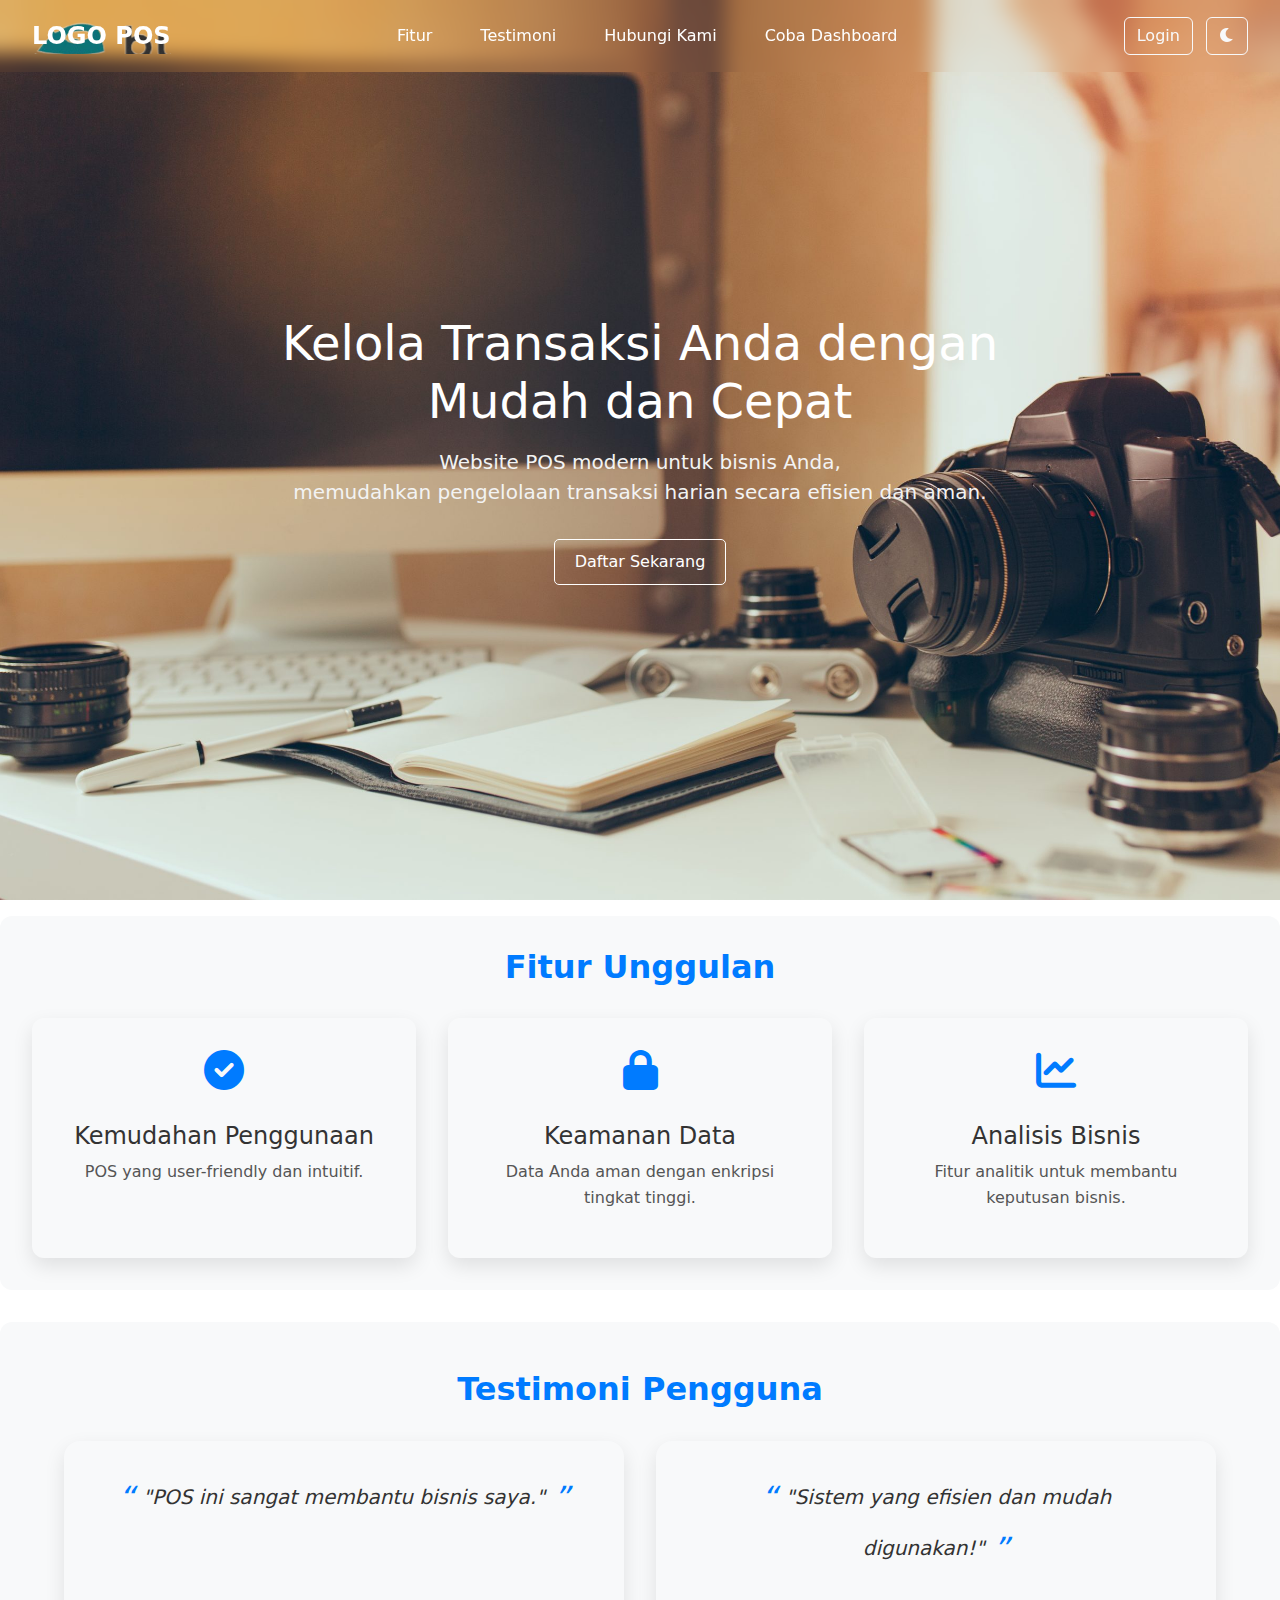
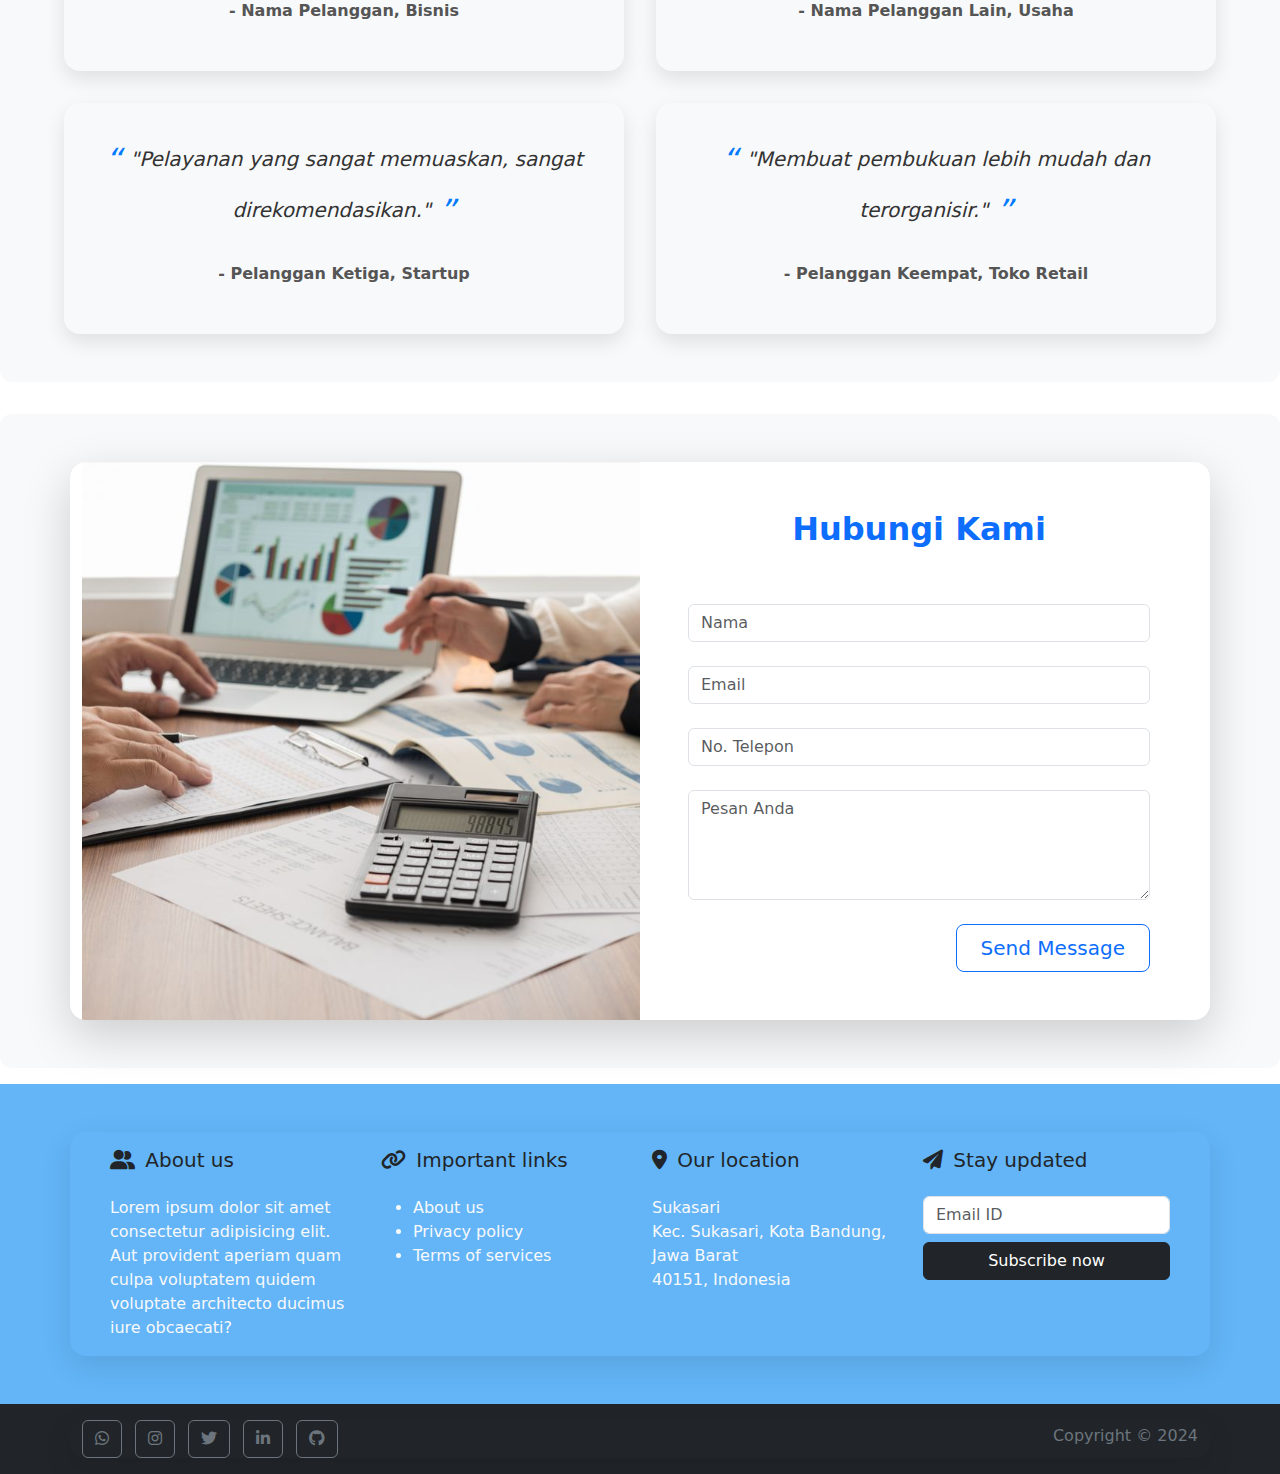
==== index.html @ f49f4d57 "commit" ====
<!DOCTYPE html>
<html lang="id">
<head>
  <meta charset="UTF-8">
  <meta name="viewport" content="width=device-width, initial-scale=1.0">
  <title>Landing Page POS</title>
  <link rel="stylesheet" href="/static/css/style.css">
  <link rel="stylesheet" href="https://cdnjs.cloudflare.com/ajax/libs/font-awesome/6.0.0-beta3/css/all.min.css">
  <link rel="stylesheet" href="https://cdnjs.cloudflare.com/ajax/libs/twitter-bootstrap/5.0.1/css/bootstrap.min.css">
  <link rel="stylesheet" href="https://cdn.datatables.net/1.11.3/css/dataTables.bootstrap5.min.css">
  <link rel="stylesheet" href="https://cdn.jsdelivr.net/npm/bootstrap-icons@1.6.0/font/bootstrap-icons.css">
</head>

<body>
  <!-- Header -->
<header id="main-header">
  <div class="logo">LOGO POS</div>
  <nav>
    <a href="#fitur">Fitur</a>
    <a href="#testimoni">Testimoni</a>
    <a href="#hubungi">Hubungi Kami</a>
    <a href="Dashboard_blank.html">Coba Dashboard</a>
  </nav>  
  <div>
    <a href="login.html" class="btn btn-outline-light">Login</a>
    <button id="darkModeToggle" class="btn btn-outline-light ms-2">
      <i id="darkModeIcon" class="fas fa-moon"></i>
    </button>
    <span class="menu-btn" onclick="toggleSidebar()"><i class="fas fa-bars"></i></span>
  </div>
  
</header>

<!-- Sidebar for Mobile -->
<div class="sidebar" id="sidebar">
  <span class="close-btn" onclick="toggleSidebar()">&times;</span>
  <a href="#fitur" onclick="toggleSidebar()">Fitur</a>
  <a href="#testimoni" onclick="toggleSidebar()">Testimoni</a>
  <a href="#hubungi" onclick="toggleSidebar()">Hubungi Kami</a>
  <a href="Dashboard_blank.html" onclick="toggleSidebar()">Coba Dashboard</a>
</div>

<!-- Hero Section -->
<section class="hero">
  <h1>Kelola Transaksi Anda dengan<br> Mudah dan Cepat</h1>
  <p>Website POS modern untuk bisnis Anda,<br> memudahkan pengelolaan transaksi harian secara efisien dan aman.</p>
  <a href="Register.html" class="btn btn-outline-light">Daftar Sekarang</a>
</section>


  <!-- Fitur Unggulan -->
  <section id="fitur">
    <h2>Fitur Unggulan</h2>
    <div class="fitur-container">
      <div class="fitur-item">
        <i class="fas fa-check-circle"></i>
        <h3>Kemudahan Penggunaan</h3>
        <p>POS yang user-friendly dan intuitif.</p>
      </div>
      <div class="fitur-item">
        <i class="fas fa-lock"></i>
        <h3>Keamanan Data</h3>
        <p>Data Anda aman dengan enkripsi tingkat tinggi.</p>
      </div>
      <div class="fitur-item">
        <i class="fas fa-chart-line"></i>
        <h3>Analisis Bisnis</h3>
        <p>Fitur analitik untuk membantu keputusan bisnis.</p>
      </div>
    </div>
  </section>
  

<!-- Testimoni -->
<section id="testimoni">
  <h2>Testimoni Pengguna</h2>
  <div class="testimonial-container">
    <div class="testimonial-card">
      <blockquote>"POS ini sangat membantu bisnis saya."</blockquote>
      <p>- Nama Pelanggan, Bisnis</p>
    </div>
    <div class="testimonial-card">
      <blockquote>"Sistem yang efisien dan mudah digunakan!"</blockquote>
      <p>- Nama Pelanggan Lain, Usaha</p>
    </div>
    <div class="testimonial-card">
      <blockquote>"Pelayanan yang sangat memuaskan, sangat direkomendasikan."</blockquote>
      <p>- Pelanggan Ketiga, Startup</p>
    </div>
    <div class="testimonial-card">
      <blockquote>"Membuat pembukuan lebih mudah dan terorganisir."</blockquote>
      <p>- Pelanggan Keempat, Toko Retail</p>
    </div>
  </div>
</section>



 <!-- Hubungi Kami -->
<section id="hubungi" class="d-flex justify-content-center align-items-center py-5 bg-light">
  <div class="container shadow-lg rounded-4 bg-white overflow-hidden">
    <div class="row g-0">
      
      <!-- Kolom Kiri: Gambar -->
      <div class="col-lg-6 d-none d-lg-block">
        <div class="h-100 w-100" style="background-image: url('static/img/LPContact.jpg'); background-size: cover; background-position: center;"></div>
      </div>

      <!-- Kolom Kanan: Formulir Kontak -->
      <div class="col-lg-6 p-5 d-flex align-items-center">
        <div class="w-100">
          <h2 class="pb-4 text-center fw-bold text-primary">Hubungi Kami</h2>
          
          <!-- Form Input -->
          <form id="contactForm">
            <div class="mb-4">
              <input type="text" class="form-control" id="name" placeholder="Nama" required pattern="[A-Za-z\s]{3,}">
              </div>
            
            <div class="mb-4">
              <input type="email" class="form-control" id="email" placeholder="Email" required>
            </div>
            
            <div class="mb-4">
              <input type="tel" class="form-control" id="phone" placeholder="No. Telepon" required pattern="\d{10,}">
            </div>
            
            <div class="mb-4">
              <textarea class="form-control" id="message" rows="4" placeholder="Pesan Anda" required minlength="10"></textarea>
            </div>
            
            <!-- Button Send di pojok kanan -->
            <div class="text-end">
              <button type="submit" class="btn btn-outline-primary btn-lg px-4">Send Message</button>
            </div>
          </form>
        </div>
      </div>
      
    </div>
  </div>
</section>

  
  

  <!-- Footer -->
  <footer id="site-footer">
    <div style="background-color: rgba(33, 150, 243, 0.7);" class="py-5">
      <div class="container">
        <div style="margin: 1rem;" class="row">
          <div class="col-md-6 col-xl-3 col-sm-12">
            <h5 class="pb-3"><i class="fa-solid fa-user-group pe-1"></i> About us</h5>
            <span >Lorem ipsum dolor sit amet consectetur adipisicing elit. Aut provident aperiam quam culpa voluptatem quidem voluptate architecto ducimus iure obcaecati?</span>
          </div>
          <div class="col-md-6 col-xl-3 col-sm-12">
            <h5 class="pb-3"><i class="fa-solid fa-link pe-1"></i> Important links</h5>
            <ul>
              <li><a href="#" class="text-decoration-none">About us</a></li>
              <li><a href="#" class="text-decoration-none">Privacy policy</a></li>
              <li><a href="#" class="text-decoration-none">Terms of services</a></li>
            </ul>
          </div>
          <div class="col-md-6 col-xl-3 col-sm-12">
            <h5 class="pb-3"><i class="fa-solid fa-location-dot pe-1"></i> Our location</h5>
            <span>
              Sukasari<br>
              Kec. Sukasari, Kota Bandung, Jawa Barat<br>
              40151, Indonesia<br>
            </span>
          </div>
          <div class="col-md-6 col-xl-3 col-sm-12">
            <h5 class="pb-3"><i class="fa-solid fa-paper-plane pe-1"></i> Stay updated</h5>
            <form>
              <input type="text" class="w-100 mb-2 form-control" name="" placeholder="Email ID">
              <button class="w-100 btn btn-dark">Subscribe now</button>
            </form>
          </div>
        </div>
      </div>
    </div>
    <div class="bg-dark py-3">
      <div class="container">
        <div class="row">
          <div class="col-md-6 col-sm-12">
            <ul class="list-inline mb-0">
              <li class="list-inline-item"><a class="btn btn-outline-secondary" href="https://wa.me/6285922024007?text=Halo%20saya%20ingin%20bertanya"><i class="fa-brands fa-whatsapp"></i></a></li>
              <li class="list-inline-item"><a class="btn btn-outline-secondary" href="https://www.instagram.com/gaizkawisnu/"><i class="fa-brands fa-instagram "></i></a></li>
              <li class="list-inline-item"><a class="btn btn-outline-secondary" href="#"><i class="fa-brands fa-twitter"></i></a></li>
              <li class="list-inline-item"><a class="btn btn-outline-secondary" href="https://www.linkedin.com/in/waskitho-adiwiguno-736a05271/"><i class="fa-brands fa-linkedin-in"></i></a></li>
              <li class="list-inline-item"><a class="btn btn-outline-secondary" href="https://github.com/itungin"><i class="fa-brands fa-github"></i></a></li>
            </ul>
          </div>
          <div class="col-md-6 col-sm-12"><span class="text-secondary pt-1 float-md-end float-sm-start">Copyright &copy; 2024</span></div>
        </div>
      </div>
    </div>
  </footer>

  <div id="loading" class="loading-screen">
    <div class="spinner-border text-primary" role="status">
      <span class="visually-hidden">Loading...</span>
    </div>
  </div>

  <!-- Script untuk Toggle Sidebar dan Scroll Effect -->
  <script>
    function toggleSidebar() {
      const sidebar = document.getElementById("sidebar");
      sidebar.style.display = sidebar.style.display === "flex" ? "none" : "flex";
    }
    
    window.onscroll = function() {
      const header = document.getElementById("main-header");
      if (window.scrollY > 50) {
        header.classList.add("scrolled");
      } else {
        header.classList.remove("scrolled");
      }
    };
    // Loading screen
    window.addEventListener('load', () => {
      document.getElementById('loading').style.display = 'none';
    });

    // dark mode
    const toggle = document.getElementById('darkModeToggle');
    const icon = document.getElementById('darkModeIcon');
    const body = document.body;

    // Cek jika pengguna pernah menyimpan preferensi dark mode
    if (localStorage.getItem('dark-mode') === 'enabled') {
      body.classList.add('dark-mode');
      icon.classList.remove('fa-moon');
      icon.classList.add('fa-sun');
    }

    toggle.addEventListener('click', () => {
      if (body.classList.contains('dark-mode')) {
        body.classList.remove('dark-mode');
        icon.classList.remove('fa-sun');
        icon.classList.add('fa-moon');
        localStorage.setItem('dark-mode', 'disabled');
      } else {
        body.classList.add('dark-mode');
        icon.classList.remove('fa-moon');
        icon.classList.add('fa-sun');
        localStorage.setItem('dark-mode', 'enabled');
      }
    });

  </script>
</body>
</html>
---- static/css/style.css ----
/* Reset */
html{ 
  scroll-behavior: smooth;
}
* {
  margin: 0;
  padding: 0;
  box-sizing: border-box;
}

body {
  font-family: Arial, sans-serif;
  color: #333;
  line-height: 1.6;
  background-color: #f4f8fd;

}

.logo {
  cursor: pointer;
  background-image: url('/static/img/logo.png');
}

a {
  text-decoration: none;
  color: inherit;
}

h5 {
color: #F8F9FA;
}

li {
  color: #F8F9FA;
}
li a{
  color: #F8F9FA;
}
span {
  color: #F8F9FA;
}

/* Header */
header {
  display: flex;
  justify-content: space-between;
  align-items: center;
  padding: 1rem 2rem;
  position: fixed;
  width: 100%;
  top: 0;
  z-index: 1000;
  background: rgba(33, 149, 243, 0); /* Navbar Transparan */
  backdrop-filter: blur(10px); /* Efek blur di belakang navbar */
  color: white;
  transition: background 0.3s ease;
}
header.scrolled {
  background: rgba(33, 149, 243, 0.64); /* Lebih solid saat di-scroll */
}

header .logo {
  font-size: 1.5rem;
  font-weight: bold;
}

nav {
  display: flex;
  gap: 1rem;
  align-items: center;
}

nav a {
  color: white;
  padding: 0.5rem 1rem;
  border-radius: 5px;
  transition: all 0.3s;
  text-decoration: none;
}
nav a:hover {
  background: rgba(255, 255, 255, 0.2);
  color: #F8F9FA;
}

/* Tombol Login */
.btn {
  padding: 8px 16px;
  background: rgba(255, 255, 255, 0.2);
  border: 1px solid white;
  border-radius: 5px;
  color: white;
  cursor: pointer;
  transition: all 0.3s;
}
.btn:hover {
  background: rgba(255, 255, 255, 0.4);
}

/* Sidebar */
.sidebar {
  display: none; /* Sidebar tersembunyi secara default */
  position: fixed;
  top: 0;
  right: 0;
  height: 100%;
  width: 250px;
  background: rgba(51, 51, 51, 0.9);
  padding: 20px;
  z-index: 10;
  transition: all 0.3s ease;
  flex-direction: column;
}

.sidebar a {
  color: white;
  text-decoration: none;
  margin: 15px 0;
  font-size: 1.2em;
}
.sidebar a:hover {
  color: #3a9bfb;
}

/* Tombol tutup sidebar */
.sidebar .close-btn {
  font-size: 1.5em;
  color: white;
  cursor: pointer;
  margin-bottom: 20px;
}

/* Tampilan sidebar hanya di perangkat mobile */
@media (max-width: 768px) {
  .sidebar {
    display: flex; /* Sidebar ditampilkan di perangkat dengan lebar layar 768px atau lebih kecil */
  }

  /* Navbar menu toggle button hanya terlihat di mobile */
  .menu-btn {
    display: block;
    font-size: 1.5em;
    cursor: pointer;
  }

  nav {
    display: none; /* Menyembunyikan menu navbar pada perangkat mobile */
  }
}

/* Sidebar untuk perangkat desktop */
@media (min-width: 769px) {
  .sidebar {
    display: none; /* Menyembunyikan sidebar pada perangkat desktop */
  }

  nav {
    display: flex; /* Menampilkan menu navbar pada perangkat desktop */
  }

  .menu-btn {
    display: none; /* Menyembunyikan tombol menu pada perangkat desktop */
  }
}


/* Hero Section */
.hero {
  background-image: url('/static/img/image.png');
  height: 100vh;
  display: flex;
  flex-direction: column;
  justify-content: center;
  align-items: center;
  color: white;
  text-align: center;
  background-attachment: fixed;
  background-size: cover;
  background-position: center;
  position: relative;
}

.hero h1 {
  font-size: 3rem;
  animation: fadeInDown 2s;
  margin-bottom: 1rem;
}

.hero p {
  font-size: 1.25rem;
  animation: fadeInUp 2s;
  margin-bottom: 2rem;
  color: #f3f3f3;
}

.hero a {
  padding: 10px 20px;
  border: 1px solid white;
  border-radius: 5px;
  color: white;
  text-decoration: none;
  transition: background 0.3s ease;
}
.hero a:hover {
  background: rgba(255, 255, 255, 0.3);
}

/* Efek Scroll */
/* JavaScript code moved to a separate file */


/* .hero .cta {
  background-color: #F8F9FA;
  color: #fff;
  padding: 0.75rem 2rem;
  border-radius: 5px;
  border: none;
  cursor: pointer;
  font-size: 1rem;
  transition: transform 0.2s ease;
}

.hero .cta:hover {
  background-color: #3a9bfb;
  transform: scale(1.05);
} */

@keyframes fadeInDown {
  from { opacity: 0; transform: translateY(-50px); }
  to { opacity: 1; transform: translateY(0); }
}

@keyframes fadeInUp {
  from { opacity: 0; transform: translateY(50px); }
  to { opacity: 1; transform: translateY(0); }
}

/* Sections */
section {
  padding: 2rem;
  text-align: center;
}

/* Umum untuk semua bagian */
#fitur, #cara-kerja, #testimoni, #harga, #hubungi {
  background-color: #f8f9fa;
  margin: 1rem 0;
  border-radius: 12px;
  padding: 2rem 0;
  text-align: center;
}

/* Judul Section */
section h2 {
  font-size: 2rem;
  color: #007bff;
  margin-bottom: 2rem;
  font-weight: bold;
}

/* Container Fitur */
.fitur-container {
  display: flex;
  justify-content: center;
  align-items: stretch;
  gap: 2rem;
  flex-wrap: wrap;
  padding: 0 2rem;
}

/* Kartu Fitur */
.fitur-item {
  flex: 1 1 300px;
  background-color: #F8F9FA;
  text-align: center;
  padding: 2rem;
  border-radius: 12px;
  box-shadow: 0 8px 20px rgba(0, 0, 0, 0.1);
  transition: transform 0.3s ease, box-shadow 0.3s ease;
  cursor: pointer;
}

.fitur-item:hover {
  transform: translateY(-10px);
  box-shadow: 0 12px 24px rgba(0, 0, 0, 0.15);
}

/* Icon Fitur */
.fitur-item i {
  font-size: 2.5rem;
  color: #007bff;
  margin-bottom: 1rem;
}

/* Judul Kartu Fitur */
.fitur-item h3 {
  font-size: 1.5rem;
  margin-top: 1rem;
  margin-bottom: 0.5rem;
  color: #333;
}

/* Deskripsi Fitur */
.fitur-item p {
  color: #555;
  font-size: 1rem;
  line-height: 1.6;
}



/* Testimoni */
#testimoni {
  background-color: #f8f9fa;
  padding: 3rem 2rem;
  text-align: center;
  border-radius: 12px;
  margin: 2rem 0;
}

#testimoni h2 {
  font-size: 2rem;
  color: #007bff;
  margin-bottom: 2rem;
  font-weight: bold;
}

/* Container menggunakan CSS Grid */
.testimonial-container {
  display: grid;
  grid-template-columns: repeat(auto-fit, minmax(250px, 1fr));
  gap: 2rem;
  padding: 0 2rem;
}

/* Tampilkan 2 kolom di layar besar */
@media (min-width: 768px) {
  .testimonial-container {
    grid-template-columns: repeat(2, 1fr);
  }
}

/* Kartu Testimoni */
.testimonial-card {
  background-color: #F8F9FA;
  padding: 2rem;
  border-radius: 16px;
  box-shadow: 0 8px 20px rgba(0, 0, 0, 0.1);
  transition: transform 0.3s ease, box-shadow 0.3s ease;
  display: flex;
  flex-direction: column;
  justify-content: space-between;
}

.testimonial-card:hover {
  transform: translateY(-10px);
  box-shadow: 0 12px 30px rgba(0, 0, 0, 0.15);
}

/* Kutipan Testimoni */
.testimonial-card blockquote {
  font-size: 1.25rem;
  font-style: italic;
  color: #333;
  margin-bottom: 1.5rem;
  position: relative;
  line-height: 1.6;
}

.testimonial-card blockquote::before,
.testimonial-card blockquote::after {
  font-size: 2rem;
  color: #007bff;
  vertical-align: middle;
}

.testimonial-card blockquote::before {
  content: "“";
  margin-right: 0.5rem;
}

.testimonial-card blockquote::after {
  content: "”";
  margin-left: 0.5rem;
}

/* Nama Pengguna */
.testimonial-card p {
  font-size: 1rem;
  color: #555;
  font-weight: bold;
  margin-top: auto;
}





/* Section Kontak */
#hubungi {
  background-color: #f8f9fa;
}

.container {
  border-radius: 16px;
  overflow: hidden;
  box-shadow: 0 10px 30px rgba(0, 0, 0, 0.1);
}

/* Styling Formulir */
form input,
form textarea {
  border: 1px solid #ced4da;
  border-radius: 10px;
  padding: 1rem;
  transition: all 0.3s ease-in-out;
  font-size: 1rem;
}

form input:focus,
form textarea:focus {
  border-color: #007bff;
  box-shadow: 0 0 8px rgba(0, 123, 255, 0.2);
  outline: none;
}

/* Tombol Kirim */
form button {
  border-radius: 8px;
  background-color: #007bff;
  color: #fff;
  border: none;
  padding: 0.75rem 2rem;
  transition: all 0.3s ease;
}

form button:hover {
  background-color: #0056b3;
  transform: scale(1.03)
}

/* Responsive Image */
.h-100 {
  height: 100%;
  border-radius: 0;
}

/* Mobile Responsive */
@media (max-width: 991.98px) {
  .col-lg-6 {
    display: flex;
    justify-content: center;
    align-items: center;
  }

  .d-none.d-lg-block {
    display: none !important;
  }
}



/* Footer */
/* footer {
  padding: 1rem;
  text-align: center;
  background-color: #333;
  color: #fff;
  font-size: 0.9rem;
}

footer p {
  margin: 0;
} */
/* scroll bar */
/* Custom Scrollbar Styles */
::-webkit-scrollbar {
  width: 8px; /* Width of the scrollbar */
}

::-webkit-scrollbar-track {
  background: #f4f8fd; /* Color of the scrollbar track */
  border-radius: 10px;
}

::-webkit-scrollbar-thumb {
  background-color: #2196f3b3; /* Color of the scrollbar thumb */
  border-radius: 10px;
  border: 2px solid #f4f8fd; /* Padding around the scrollbar thumb */
}

::-webkit-scrollbar-thumb:hover {
  background-color: #2196f3b3; /* Color of the scrollbar thumb on hover */
}

/* Responsif */
@media (max-width: 768px) {
  html{
    scroll-behavior: smooth;
  }
  nav {
    display: none;
  }

  .menu-btn {
    display: inline-block;
    font-size: 1.5em;
    cursor: pointer;
  }
  .menu-btn, .cta-login {
    display: inline-block;
  }

  .fitur-container, .testimonial-container {
    flex-direction: column;
    align-items: center;
    padding: none;
    
  }

  .fitur-item{
    width: 80%;
  }

  .fitur-item, .testimonial-card {
    flex: 1 1 100%;
    max-width: 90%;
    padding: none;
  }
  .cta-login {
    margin-right: 10px;
  }
}

/* Loading Screen */
.loading-screen {
  position: fixed;
  top: 0;
  left: 0;
  width: 100%;
  height: 100%;
  background: #ffffff;
  display: flex;
  align-items: center;
  justify-content: center;
  z-index: 9999;
}

/* Dark Mode Styles */
.dark-mode {
  background-color: #121212 !important;
  color: #ffffff !important;
}

.dark-mode .hero {
  background-color: #1c1c1c !important;
}

.dark-mode a {
  color: #90caf9 !important;
}

.dark-mode .btn-outline-light {
  color: #ffffff !important;
  border-color: #90caf9 !important;
}

.dark-mode .btn-outline-light:hover {
  background-color: #90caf9 !important;
  color: #121212 !important;
}

.dark-mode #main-header {
  background-color: rgba(33, 33, 33, 0.5) !important;
}

.dark-mode #fitur{
  background-color: #1c1c1c !important;
}

.dark-mode .fitur-container .fitur-item {
  background-color: #626262 !important;
  border-color: #444;
}

.dark-mode #testimoni{
  background-color: #1c1c1c !important;
}

.dark-mode .testimonial-card {
  background-color: #626262 !important;
  border-color: #444;
}

.dark-mode footer {
  background-color: #1c1c1c !important;
}

.dark-mode .accordion-button {
  background-color: #1c1c1c !important;
  color: #ffffff !important;
}

/* Dark Mode - Fitur Unggulan */
.dark-mode .fitur-container .fitur-item h3,
.dark-mode .fitur-container .fitur-item p {
  color: #ffffff !important;
}

/* Dark Mode - Testimoni */
.dark-mode .testimonial-card blockquote,
.dark-mode .testimonial-card p {
  color: #ffffff !important;
}

/* Dark Mode - Form Hubungi Kami */
.dark-mode #hubungi {
  background-color: #1c1c1c !important;
}

.dark-mode #hubungi .container {
  background-color: #3a3a3a !important; /* Background container lebih gelap */
  color: #ffffff !important; /* Warna teks menjadi putih */
  border-color: #444 !important;
}

.dark-mode #hubungi input,
.dark-mode #hubungi textarea {
  background-color: #2c2c2c !important;
  color: #ffffff !important;
  border-color: #555 !important;
}

.dark-mode #hubungi input::placeholder,
.dark-mode #hubungi textarea::placeholder {
  color: #bbbbbb !important;
}

.dark-mode #hubungi .btn-outline-primary {
  color: #ffffff !important;
  border-color: #007bff !important;
}

.dark-mode #hubungi .btn-outline-primary:hover {
  background-color: #007bff !important;
  color: #ffffff !important;
}

/* Dark Mode - Footer */
/* .dark-mode footer,
.dark-mode footer h5,
.dark-mode footer span,
.dark-mode footer ul li a {
  color: #ffffff !important;
} */
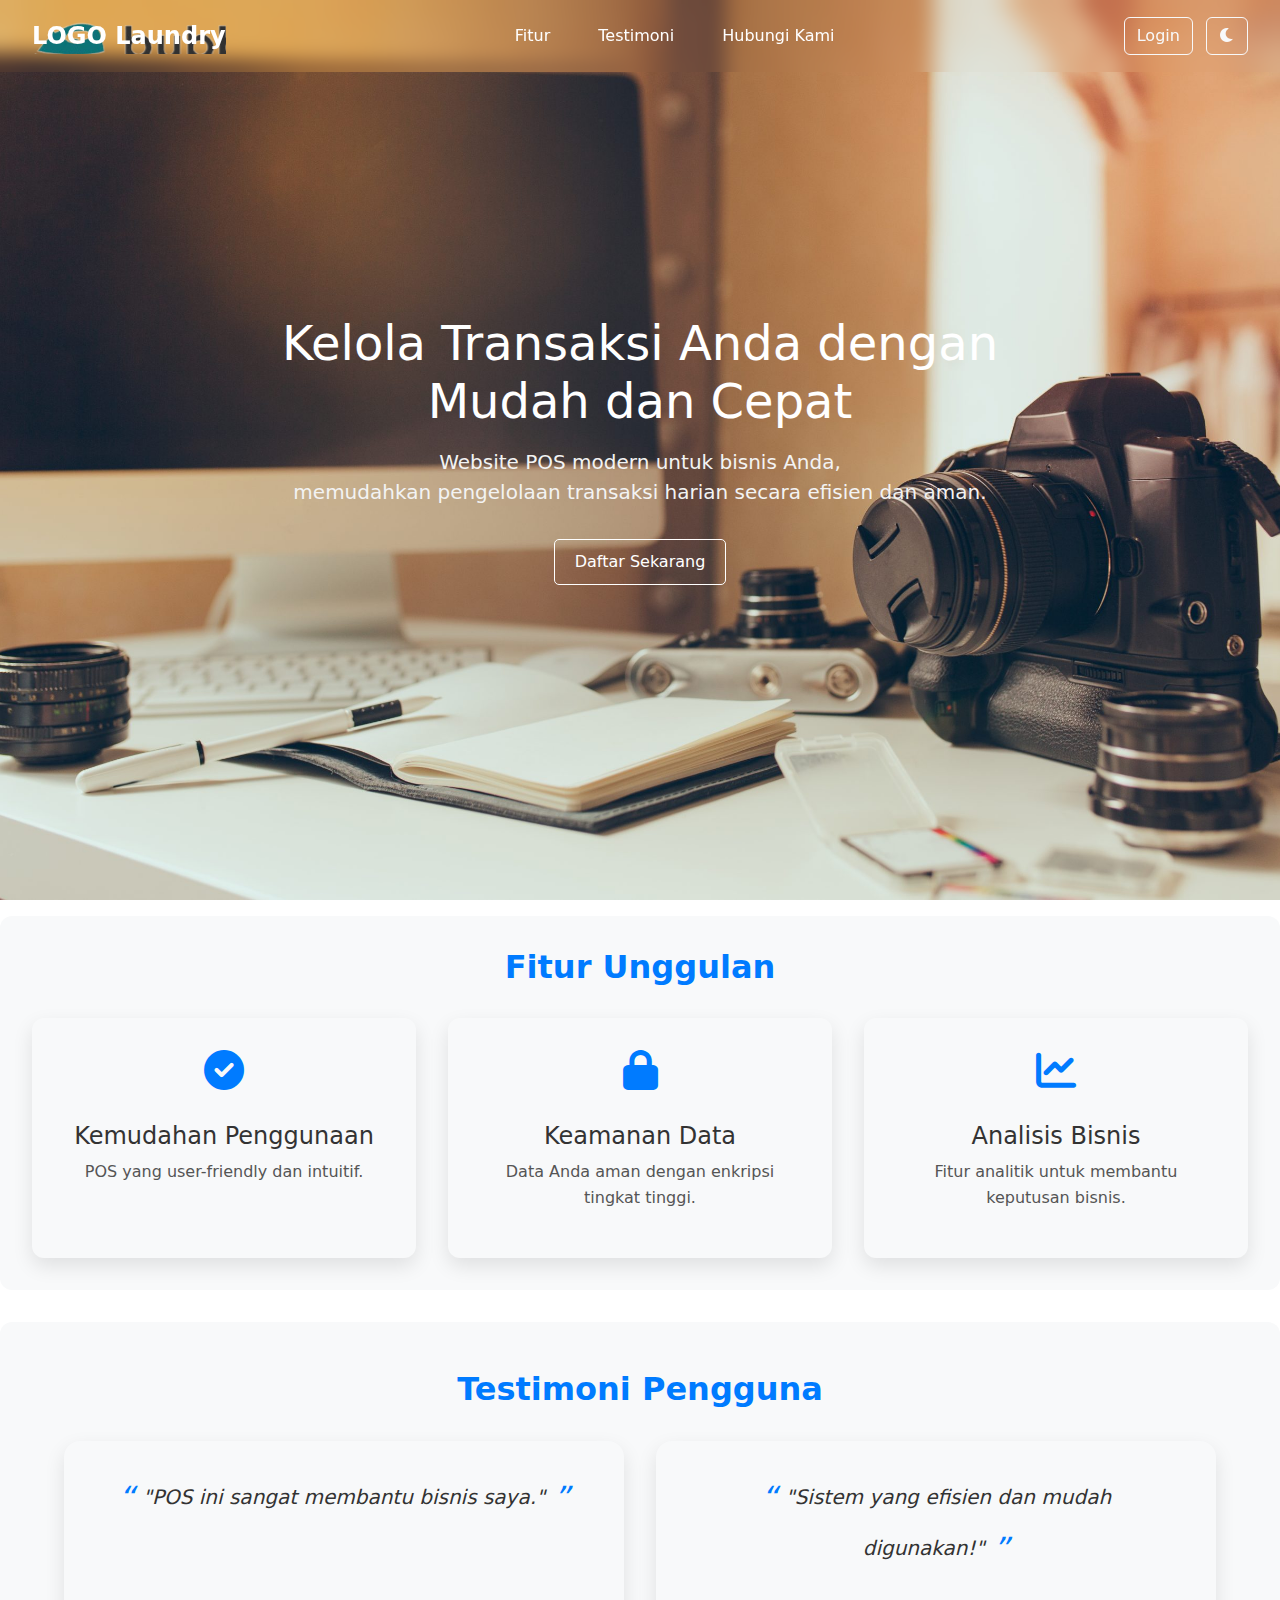
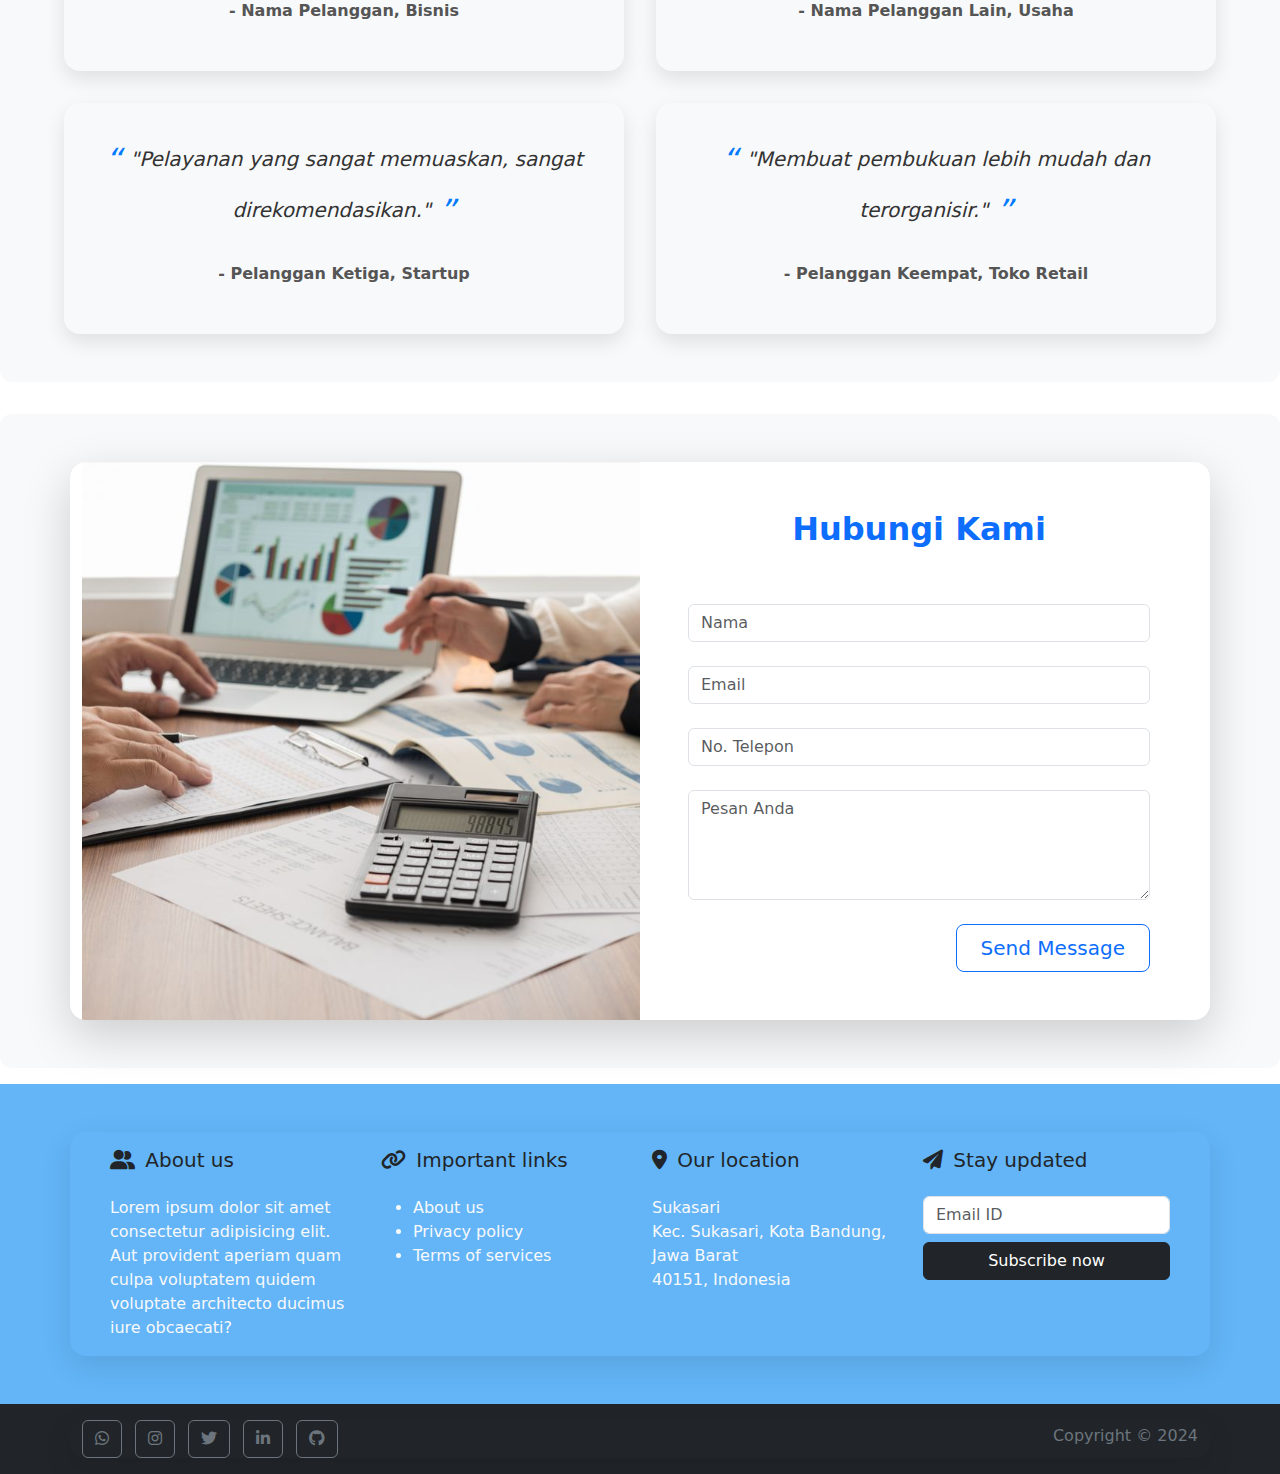
==== commit 7de7d50f: "1" ====
--- a/index.html
+++ b/index.html
@@ -14,12 +14,11 @@
 <body>
   <!-- Header -->
 <header id="main-header">
-  <div class="logo">LOGO POS</div>
+  <div class="logo">LOGO Laundry</div>
   <nav>
     <a href="#fitur">Fitur</a>
     <a href="#testimoni">Testimoni</a>
     <a href="#hubungi">Hubungi Kami</a>
-    <a href="Dashboard_blank.html">Coba Dashboard</a>
   </nav>  
   <div>
     <a href="login.html" class="btn btn-outline-light">Login</a>
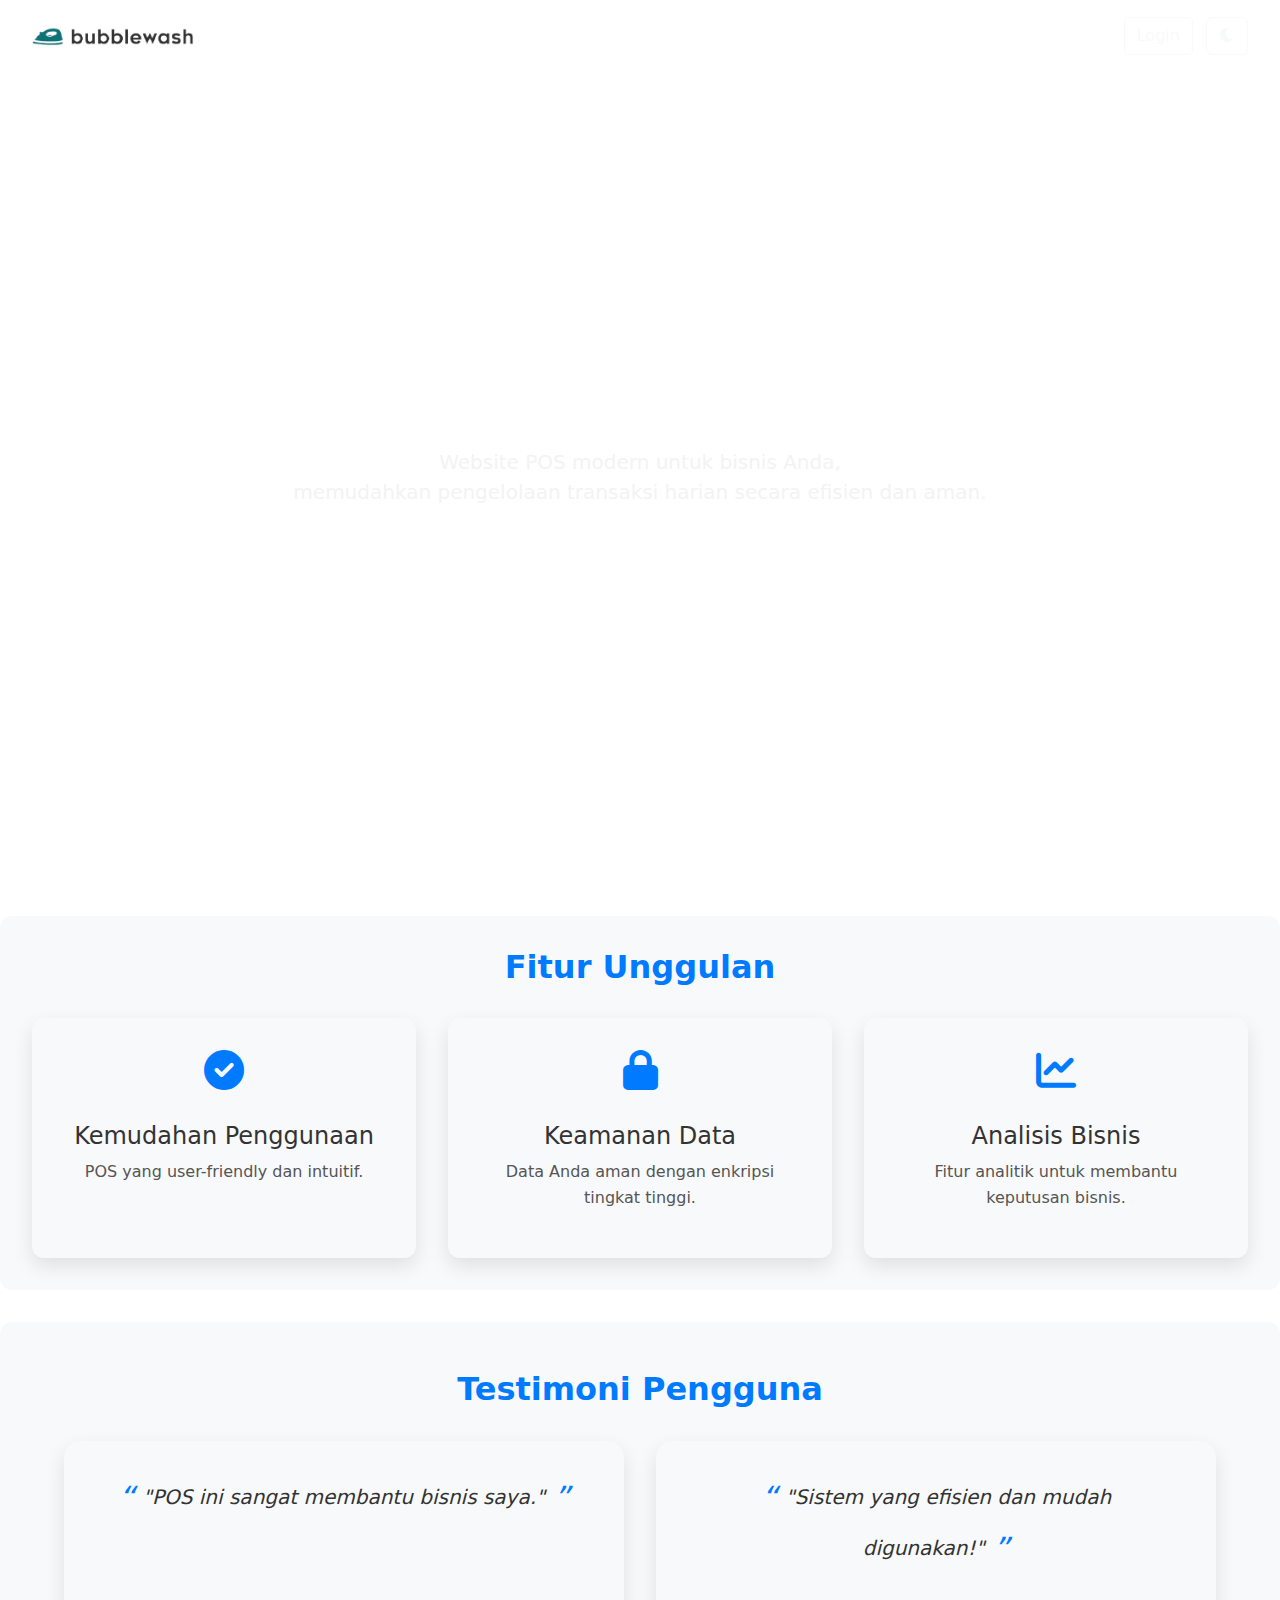
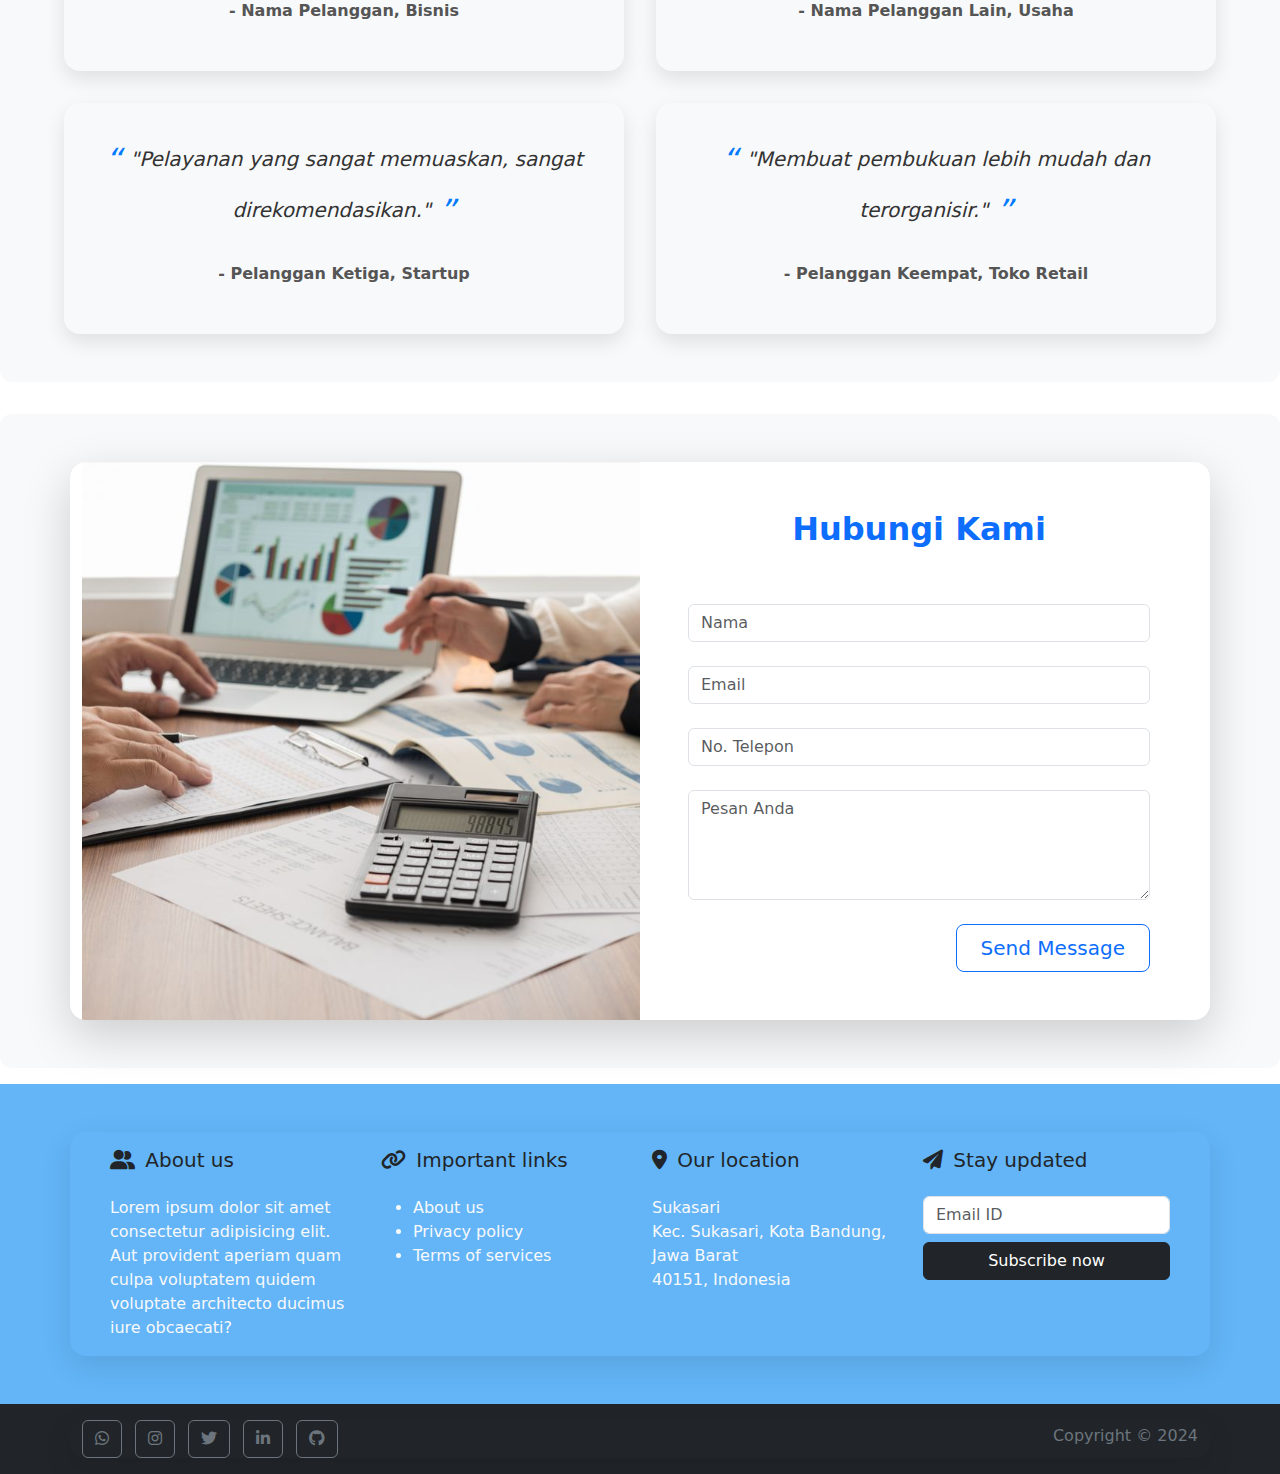
==== commit 806e5caa: "fix" ====
--- a/index.html
+++ b/index.html
@@ -4,7 +4,7 @@
   <meta charset="UTF-8">
   <meta name="viewport" content="width=device-width, initial-scale=1.0">
   <title>Landing Page POS</title>
-  <link rel="stylesheet" href="/static/css/style.css">
+  <link rel="stylesheet" href="static/css/style.css">
   <link rel="stylesheet" href="https://cdnjs.cloudflare.com/ajax/libs/font-awesome/6.0.0-beta3/css/all.min.css">
   <link rel="stylesheet" href="https://cdnjs.cloudflare.com/ajax/libs/twitter-bootstrap/5.0.1/css/bootstrap.min.css">
   <link rel="stylesheet" href="https://cdn.datatables.net/1.11.3/css/dataTables.bootstrap5.min.css">
@@ -14,7 +14,7 @@
 <body>
   <!-- Header -->
 <header id="main-header">
-  <div class="logo">LOGO Laundry</div>
+  <img src="static/img/logo.png" alt="Logo" style="height: 20px;">
   <nav>
     <a href="#fitur">Fitur</a>
     <a href="#testimoni">Testimoni</a>
--- a/static/css/style.css
+++ b/static/css/style.css
@@ -18,7 +18,6 @@
 
 .logo {
   cursor: pointer;
-  background-image: url('/static/img/logo.png');
 }
 
 a {
@@ -165,7 +164,7 @@
 
 /* Hero Section */
 .hero {
-  background-image: url('/static/img/image.png');
+  background-image: url('./static/img/image.png'); /* Relatif terhadap lokasi CSS */
   height: 100vh;
   display: flex;
   flex-direction: column;
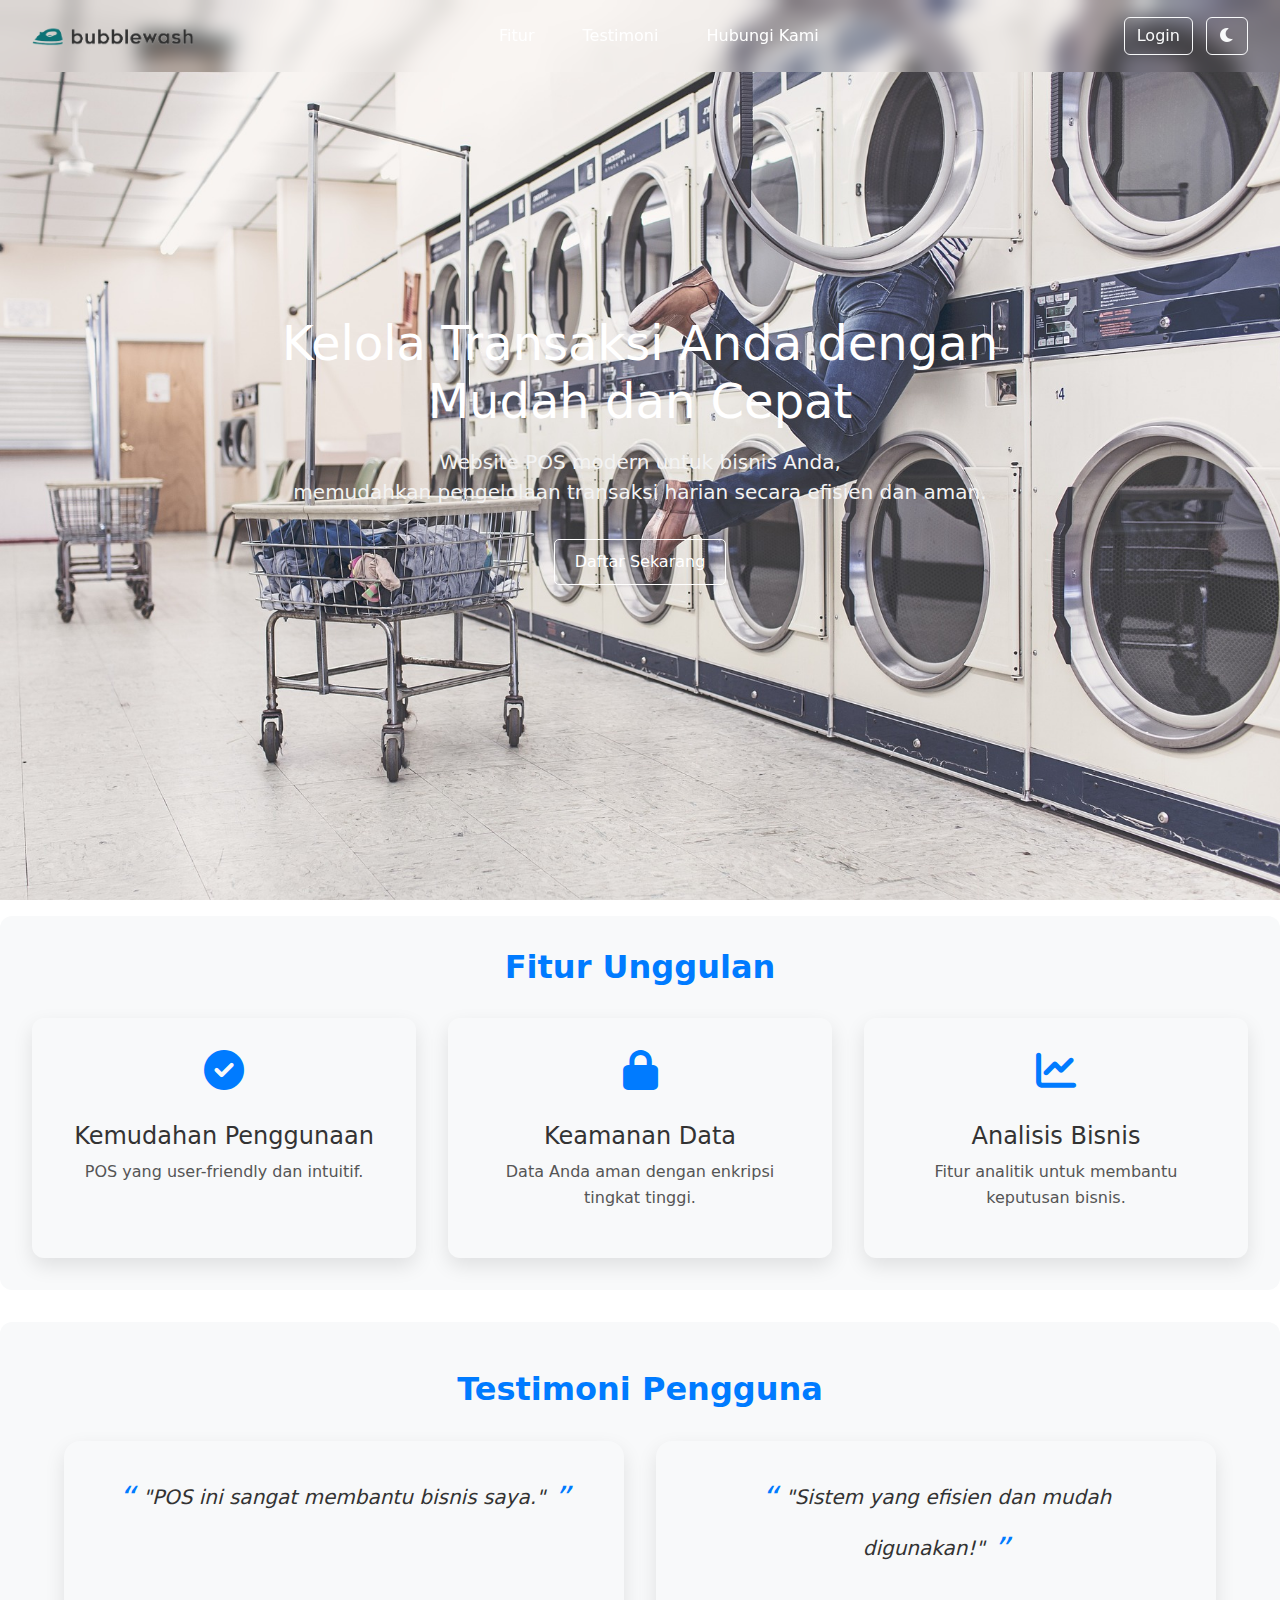
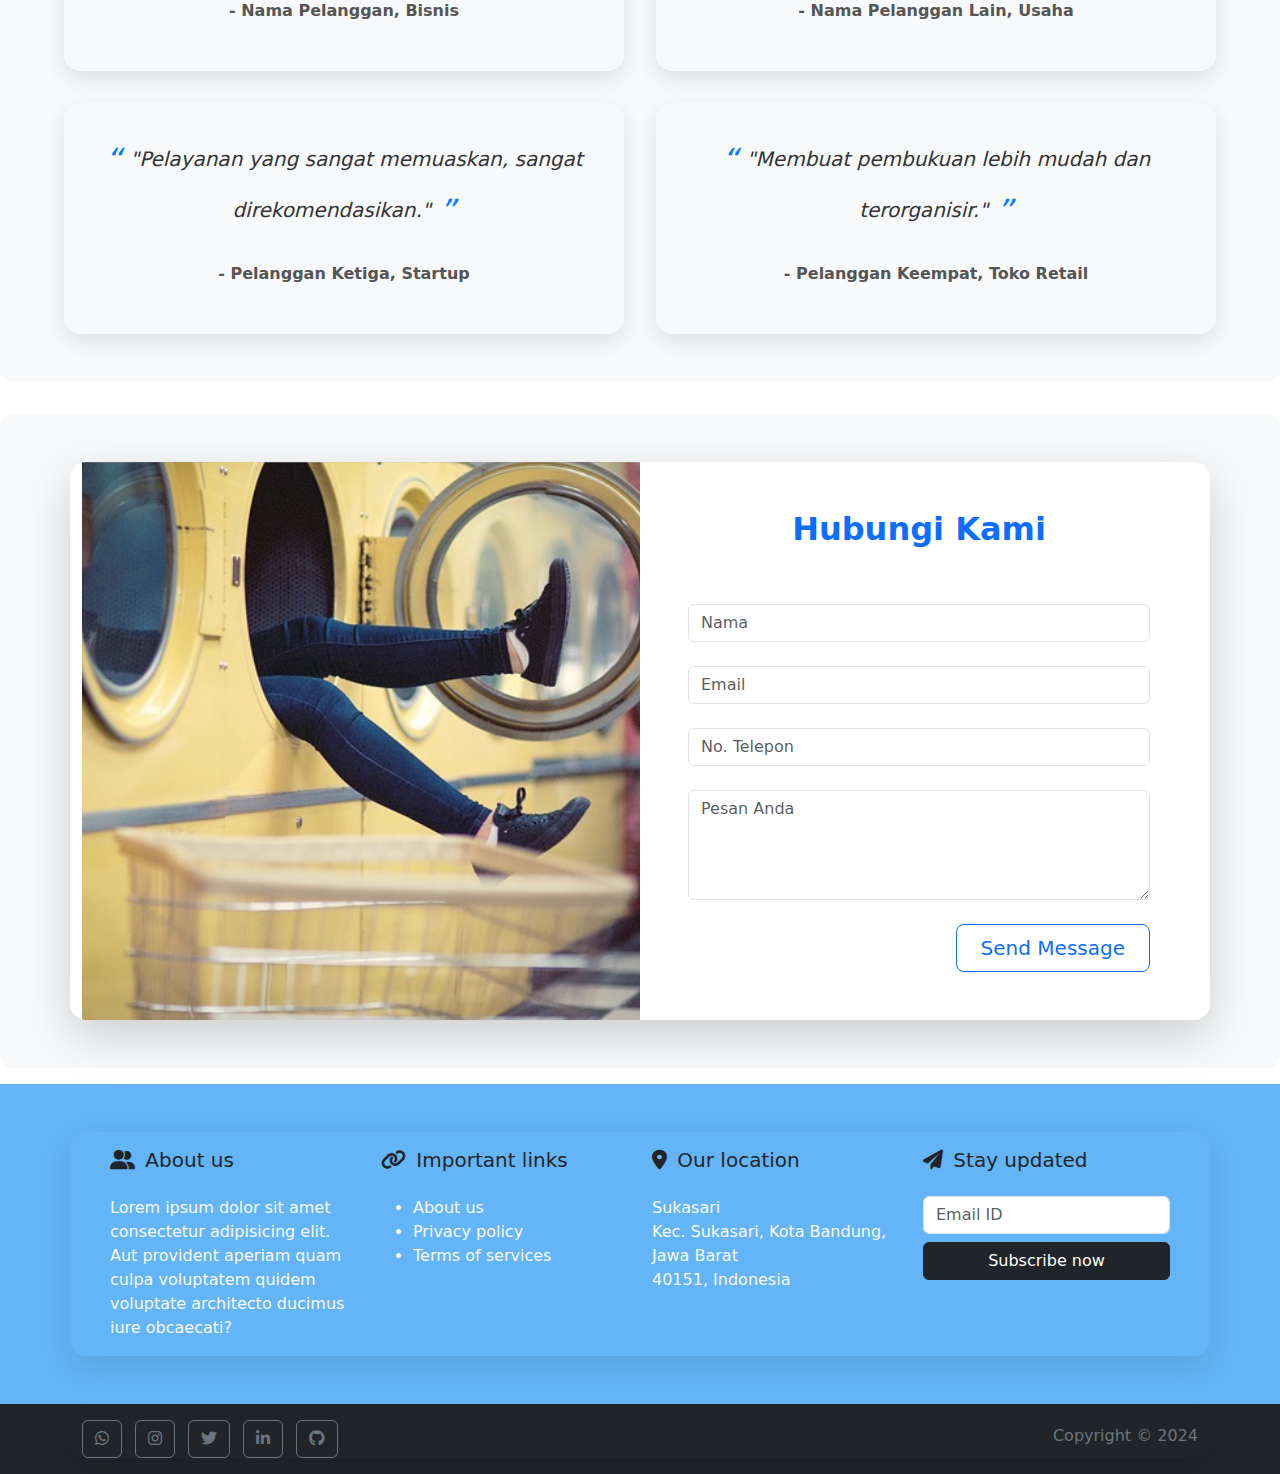
==== commit b6cd14e0: "2" ====
--- a/index.html
+++ b/index.html
@@ -3,7 +3,7 @@
 <head>
   <meta charset="UTF-8">
   <meta name="viewport" content="width=device-width, initial-scale=1.0">
-  <title>Landing Page POS</title>
+  <title>Point of Sale Laundry</title>
   <link rel="stylesheet" href="static/css/style.css">
   <link rel="stylesheet" href="https://cdnjs.cloudflare.com/ajax/libs/font-awesome/6.0.0-beta3/css/all.min.css">
   <link rel="stylesheet" href="https://cdnjs.cloudflare.com/ajax/libs/twitter-bootstrap/5.0.1/css/bootstrap.min.css">
@@ -43,7 +43,7 @@
 <section class="hero">
   <h1>Kelola Transaksi Anda dengan<br> Mudah dan Cepat</h1>
   <p>Website POS modern untuk bisnis Anda,<br> memudahkan pengelolaan transaksi harian secara efisien dan aman.</p>
-  <a href="Register.html" class="btn btn-outline-light">Daftar Sekarang</a>
+  <a href="register.html" class="btn btn-outline-light">Daftar Sekarang</a>
 </section>
 
 
@@ -184,10 +184,10 @@
           <div class="col-md-6 col-sm-12">
             <ul class="list-inline mb-0">
               <li class="list-inline-item"><a class="btn btn-outline-secondary" href="https://wa.me/6285922024007?text=Halo%20saya%20ingin%20bertanya"><i class="fa-brands fa-whatsapp"></i></a></li>
-              <li class="list-inline-item"><a class="btn btn-outline-secondary" href="https://www.instagram.com/gaizkawisnu/"><i class="fa-brands fa-instagram "></i></a></li>
+              <li class="list-inline-item"><a class="btn btn-outline-secondary" href="https://www.instagram.com/mrafli.al/"><i class="fa-brands fa-instagram "></i></a></li>
               <li class="list-inline-item"><a class="btn btn-outline-secondary" href="#"><i class="fa-brands fa-twitter"></i></a></li>
               <li class="list-inline-item"><a class="btn btn-outline-secondary" href="https://www.linkedin.com/in/waskitho-adiwiguno-736a05271/"><i class="fa-brands fa-linkedin-in"></i></a></li>
-              <li class="list-inline-item"><a class="btn btn-outline-secondary" href="https://github.com/itungin"><i class="fa-brands fa-github"></i></a></li>
+              <li class="list-inline-item"><a class="btn btn-outline-secondary" href="https://github.com/muhammadraflialfarisi"><i class="fa-brands fa-github"></i></a></li>
             </ul>
           </div>
           <div class="col-md-6 col-sm-12"><span class="text-secondary pt-1 float-md-end float-sm-start">Copyright &copy; 2024</span></div>
--- a/static/css/style.css
+++ b/static/css/style.css
@@ -164,7 +164,7 @@
 
 /* Hero Section */
 .hero {
-  background-image: url('./static/img/image.png'); /* Relatif terhadap lokasi CSS */
+  background-image: url('/static/img/image.jpg');
   height: 100vh;
   display: flex;
   flex-direction: column;
@@ -177,6 +177,7 @@
   background-position: center;
   position: relative;
 }
+
 
 .hero h1 {
   font-size: 3rem;
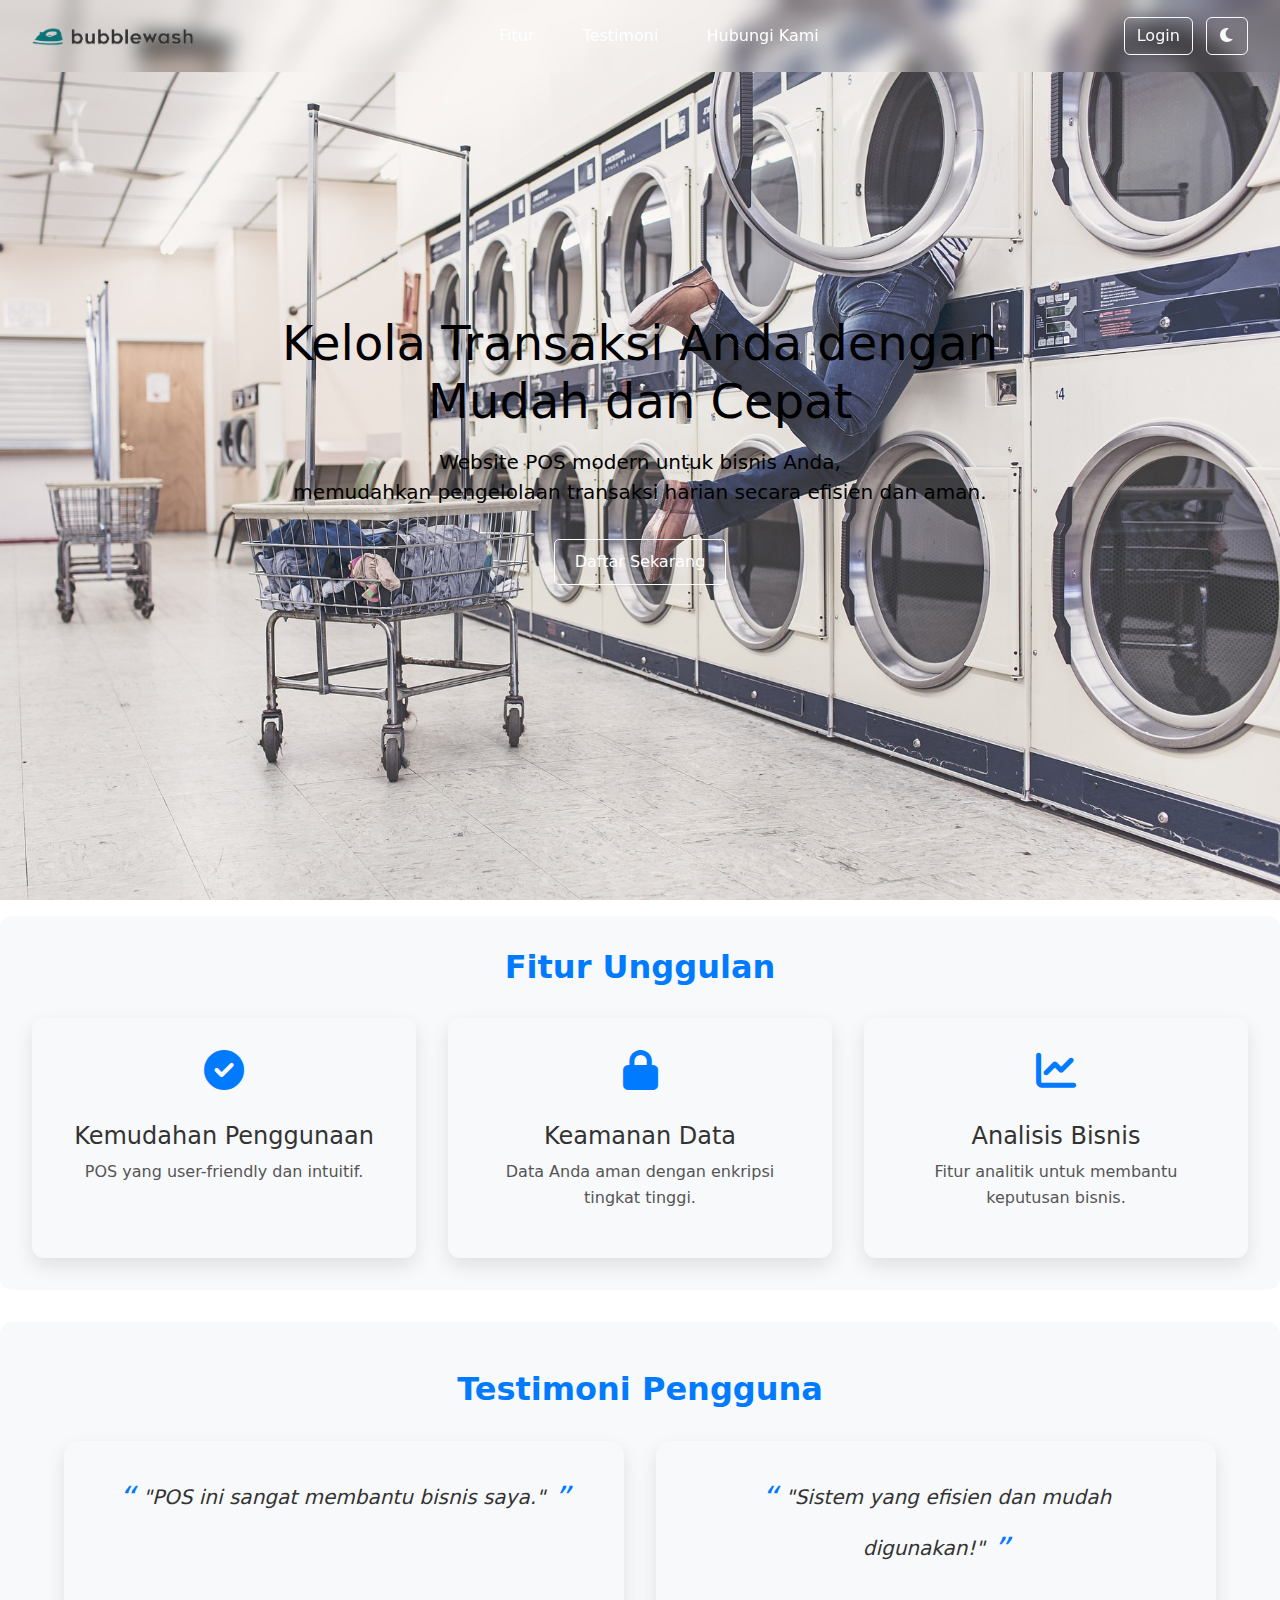
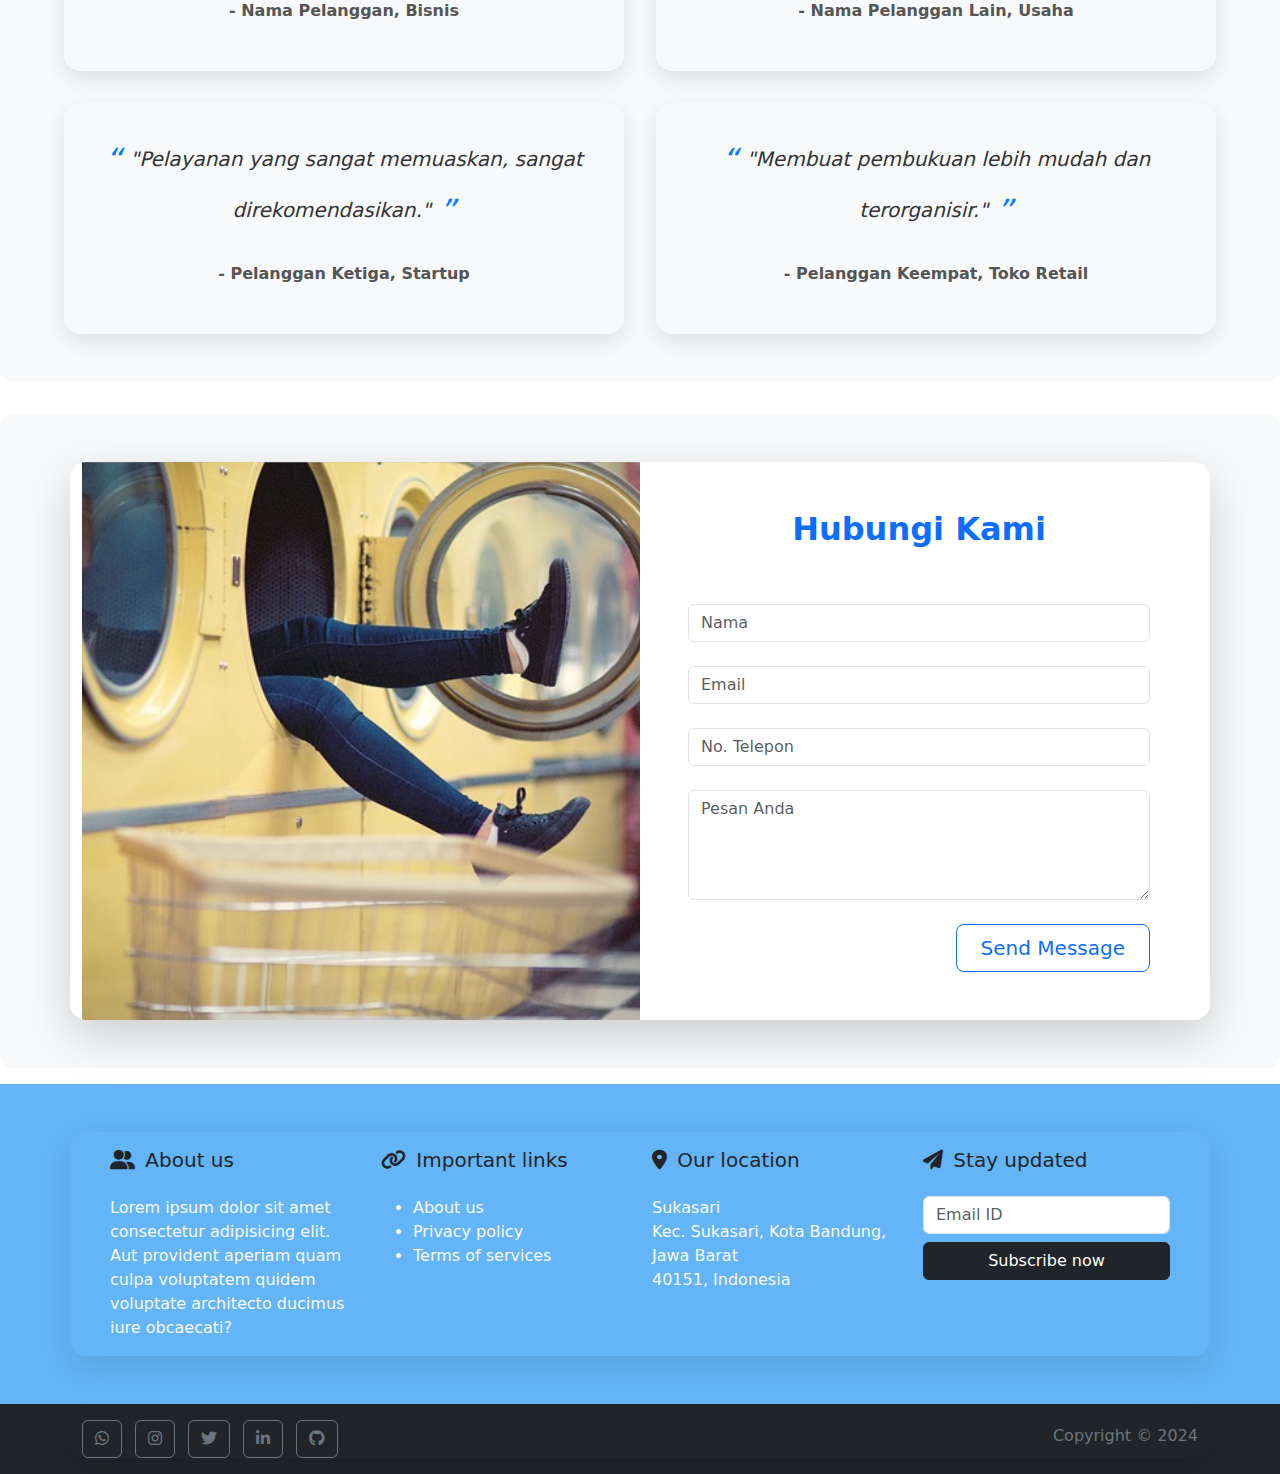
==== commit e23c3f1a: "Update button styles and add confirmation dialog for service addition in dashboard" ====
--- a/index.html
+++ b/index.html
@@ -3,7 +3,8 @@
 <head>
   <meta charset="UTF-8">
   <meta name="viewport" content="width=device-width, initial-scale=1.0">
-  <title>Point of Sale Laundry</title>
+  <title>Laundry POS</title>
+  <link rel="icon" href="static/img/favicon.ico" type="image/x-icon">
   <link rel="stylesheet" href="static/css/style.css">
   <link rel="stylesheet" href="https://cdnjs.cloudflare.com/ajax/libs/font-awesome/6.0.0-beta3/css/all.min.css">
   <link rel="stylesheet" href="https://cdnjs.cloudflare.com/ajax/libs/twitter-bootstrap/5.0.1/css/bootstrap.min.css">
@@ -21,7 +22,7 @@
     <a href="#hubungi">Hubungi Kami</a>
   </nav>  
   <div>
-    <a href="login.html" class="btn btn-outline-light">Login</a>
+    <a href="login.html" class="btn btn-outline-light">Login</a>  
     <button id="darkModeToggle" class="btn btn-outline-light ms-2">
       <i id="darkModeIcon" class="fas fa-moon"></i>
     </button>
@@ -43,7 +44,7 @@
 <section class="hero">
   <h1>Kelola Transaksi Anda dengan<br> Mudah dan Cepat</h1>
   <p>Website POS modern untuk bisnis Anda,<br> memudahkan pengelolaan transaksi harian secara efisien dan aman.</p>
-  <a href="register.html" class="btn btn-outline-light">Daftar Sekarang</a>
+  <a href="register.html" class="btn btn-outline-dark">Daftar Sekarang</a>
 </section>
 
 
--- a/static/css/style.css
+++ b/static/css/style.css
@@ -164,13 +164,13 @@
 
 /* Hero Section */
 .hero {
-  background-image: url('/static/img/image.jpg');
+  background-image: url('../img/ap.jpg');
   height: 100vh;
   display: flex;
   flex-direction: column;
   justify-content: center;
   align-items: center;
-  color: white;
+  color: rgb(0, 0, 0);
   text-align: center;
   background-attachment: fixed;
   background-size: cover;
@@ -189,7 +189,7 @@
   font-size: 1.25rem;
   animation: fadeInUp 2s;
   margin-bottom: 2rem;
-  color: #f3f3f3;
+  color: #000000;
 }
 
 .hero a {
